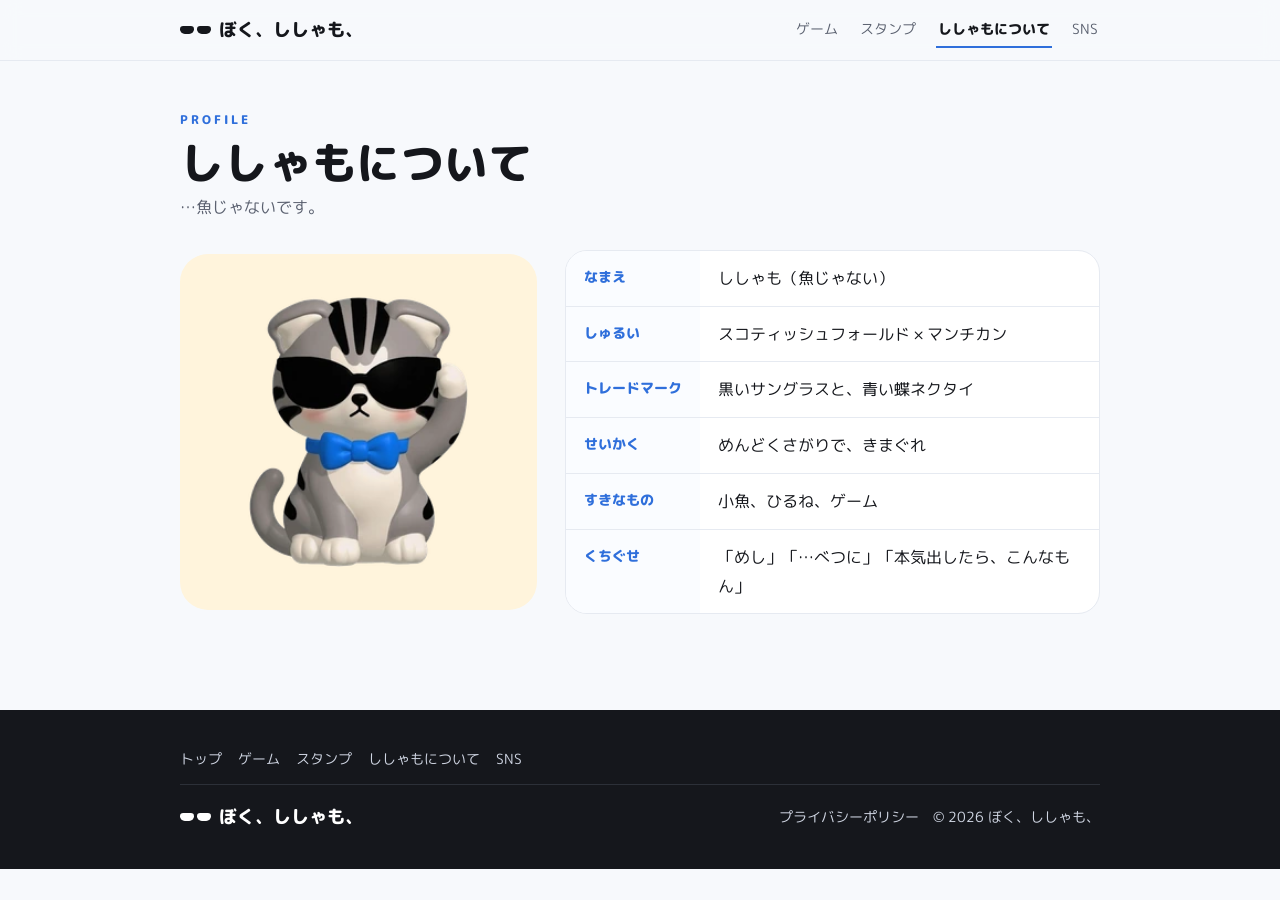
==== about.html @ df317dc7 "Create about.html" ====
<!DOCTYPE html>
<html lang="ja">
<head>
<meta charset="UTF-8">
<meta name="viewport" content="width=device-width, initial-scale=1">
<title>ししゃもについて｜ぼく、ししゃも、 公式サイト</title>
<meta name="description" content="本気を出さない猫、ししゃものプロフィール。">
<meta property="og:title" content="ししゃもについて｜ぼく、ししゃも、 公式サイト">
<meta property="og:description" content="…魚じゃないです。本気出さない猫やってます。">
<meta property="og:image" content="https://shishamo-official.github.io/ogp.jpg">
<meta property="og:url" content="https://shishamo-official.github.io/about.html">
<link rel="apple-touch-icon" href="apple-touch-icon.png">
<link rel="icon" href="apple-touch-icon.png">
<link rel="preconnect" href="https://fonts.googleapis.com">
<link rel="preconnect" href="https://fonts.gstatic.com" crossorigin>
<link href="https://fonts.googleapis.com/css2?family=M+PLUS+Rounded+1c:wght@500;800&display=swap" rel="stylesheet">
<link rel="stylesheet" href="style.css">
</head>
<body>
<header class="nav"><div class="wrap">
  <a class="logo" href="./"><span class="glasses"><i></i><i></i></span>ぼく、ししゃも、</a>
  <ul><li><a href="games.html">ゲーム</a></li><li><a href="stamps.html">スタンプ</a></li><li><a href="about.html" class="on">ししゃもについて</a></li><li><a href="sns.html">SNS</a></li></ul>
</div></header>

<div class="phead"><div class="wrap">
  <div class="label">PROFILE</div>
  <h1>ししゃもについて</h1>
  <p>…魚じゃないです。</p>
</div></div>

<section id="about"><div class="wrap">
  <div class="profile">
    <div class="ph"><img src="cat_shy.webp" alt="てれるししゃも"></div>
    <dl>
      <dt>なまえ</dt><dd>ししゃも（魚じゃない）</dd>
      <dt>しゅるい</dt><dd>スコティッシュフォールド × マンチカン</dd>
      <dt>トレードマーク</dt><dd>黒いサングラスと、青い蝶ネクタイ</dd>
      <dt>せいかく</dt><dd>めんどくさがりで、きまぐれ</dd>
      <dt>すきなもの</dt><dd>小魚、ひるね、ゲーム</dd>
      <dt>くちぐせ</dt><dd>「めし」「…べつに」「本気出したら、こんなもん」</dd>
    </dl>
  </div>
</div></section>

<footer><div class="wrap">
  <nav class="fnav"><a href="./">トップ</a><a href="games.html">ゲーム</a><a href="stamps.html">スタンプ</a><a href="about.html">ししゃもについて</a><a href="sns.html">SNS</a></nav>
  <span class="logo"><span class="glasses"><i></i><i></i></span>ぼく、ししゃも、</span>
  <span><a href="https://claude.ai/artifact/ELdtpwJUZTx5S5JK9MBKFC" target="_blank" rel="noopener">プライバシーポリシー</a>　© 2026 ぼく、ししゃも、</span>
</div></footer>
</body>
</html>
---- style.css ----
:root{--ink:#15171c;--sub:#5b6170;--blue:#2f6fdb;--sky:#e7f0ff;--bg:#f7f9fc;--card:#fff;--line:#e6eaf1;--cream:#fff4dc}
*{box-sizing:border-box;margin:0}
body{background:var(--bg);color:var(--ink);font:16px/1.8 "M PLUS Rounded 1c","Hiragino Maru Gothic ProN",system-ui,sans-serif;-webkit-font-smoothing:antialiased}
a{color:inherit;text-decoration:none}
.wrap{max-width:960px;margin:0 auto;padding:0 20px}
header.nav{position:sticky;top:0;z-index:10;background:rgba(247,249,252,.85);backdrop-filter:blur(10px);-webkit-backdrop-filter:blur(10px);border-bottom:1px solid var(--line)}
.nav .wrap{display:flex;align-items:center;justify-content:space-between;height:60px}
.logo{display:flex;align-items:center;gap:8px;font-weight:800;font-size:18px}
.glasses{display:inline-flex;gap:3px}.glasses i{display:block;width:14px;height:8px;background:var(--ink);border-radius:4px 4px 6px 6px}
.nav ul{display:flex;gap:18px;list-style:none;padding:0;font-size:14px;color:var(--sub)}
.nav ul a{display:block;padding:4px 2px;border-bottom:2px solid transparent}
.nav ul a:hover{color:var(--blue)}
.nav ul a.on{color:var(--ink);font-weight:800;border-bottom-color:var(--blue)}
.hero{padding:56px 0 40px}
.hero .wrap{display:grid;grid-template-columns:1.1fr .9fr;gap:24px;align-items:center}
.pill{display:inline-block;background:var(--ink);color:#fff;font-size:12px;letter-spacing:.2em;padding:6px 14px;border-radius:999px}
h1{font-size:clamp(34px,5.4vw,56px);line-height:1.1;font-weight:800;margin:18px 0 12px}
h1 .bl{color:var(--blue)}
.nw{white-space:nowrap}
.lead{color:var(--sub);font-size:17px}
.cta{display:flex;flex-wrap:wrap;gap:12px;margin-top:26px}
.btn{display:inline-flex;align-items:center;gap:10px;border-radius:999px;padding:13px 22px;font-weight:800;font-size:15px;transition:transform .15s}
.btn:hover{transform:translateY(-2px)}
.btn.dark{background:var(--ink);color:#fff}
.btn.line{border:2px solid var(--ink)}
.stage{position:relative;aspect-ratio:1;display:grid;place-items:center}
.blob{position:absolute;inset:6%;background:var(--sky);border-radius:46% 54% 50% 50%/52% 46% 54% 48%}
.dot{position:absolute;border-radius:50%}
.d1{width:22%;height:22%;background:#cfe0ff;right:2%;top:4%}.d2{width:12%;height:12%;background:var(--blue);left:6%;bottom:10%}.d3{width:8%;height:8%;background:var(--ink);right:12%;bottom:6%}
.cat{position:relative;width:52%;cursor:pointer;filter:drop-shadow(0 18px 18px rgba(21,23,28,.12));animation:float 4s ease-in-out infinite;user-select:none;-webkit-user-drag:none}
@keyframes float{50%{transform:translateY(-8px)}}
.bubble{position:absolute;top:2%;left:0;background:#fff;border:2px solid var(--ink);border-radius:18px;padding:8px 14px;font-weight:800;font-size:15px;white-space:nowrap}
.bubble:after{content:"";position:absolute;right:18px;bottom:-10px;width:14px;height:14px;background:#fff;border-right:2px solid var(--ink);border-bottom:2px solid var(--ink);transform:rotate(45deg)}
section{padding:56px 0}
.label{font-size:12px;letter-spacing:.25em;color:var(--blue);font-weight:800}
h2{font-size:clamp(26px,4vw,34px);font-weight:800;margin:6px 0 24px}
/* 各ページの見出し */
.phead{padding:48px 0 0}
.phead h1{font-size:clamp(30px,4.6vw,44px);margin:8px 0 6px}
.phead p{color:var(--sub)}
.phead+section{padding-top:28px}
/* トップのカテゴリの入口 */
.cats{display:grid;grid-template-columns:repeat(2,1fr);gap:16px}
.catc{background:var(--card);border:1px solid var(--line);border-radius:28px;padding:24px;display:grid;grid-template-columns:1fr 120px;gap:16px;align-items:center;transition:transform .15s,border-color .15s}
.catc:hover{transform:translateY(-3px);border-color:var(--blue)}
.catc h3{font-size:22px;font-weight:800;line-height:1.35;margin:4px 0 4px}
.catc p{color:var(--sub);font-size:14px;line-height:1.7}
.catc .go{display:inline-block;margin-top:12px;font-weight:800;font-size:14px;color:var(--blue)}
.catc .pic{aspect-ratio:1;border-radius:22px;display:grid;place-items:center;background:var(--sky);overflow:hidden}
.catc .pic img{width:78%;height:78%;object-fit:contain}
.catc .pic.app img{width:100%;height:100%;object-fit:cover}
.catc .pic.cr{background:var(--cream)}
.game{background:var(--card);border:1px solid var(--line);border-radius:28px;padding:28px;display:grid;grid-template-columns:1fr 1fr;gap:28px;align-items:center}
.ghead{display:flex;gap:16px;align-items:center}
.ghead img{width:84px;height:84px;border-radius:20px;box-shadow:0 6px 16px rgba(21,23,28,.12)}
.tag{display:inline-block;background:var(--sky);color:var(--blue);font-size:12px;font-weight:800;padding:3px 10px;border-radius:999px}
.game h3{font-size:22px;font-weight:800;line-height:1.35;margin-top:4px}
.game p{color:var(--sub);margin:14px 0 4px}
.feats{list-style:none;padding:0;margin:14px 0 20px;display:grid;gap:6px}
.feats li{padding-left:22px;position:relative}.feats li:before{content:"";position:absolute;left:0;top:.62em;width:12px;height:7px;background:var(--ink);border-radius:3px 3px 5px 5px}
.shots{display:flex;gap:14px;justify-content:center}
.shots img{width:46%;border-radius:22px;border:6px solid var(--ink);background:var(--ink)}
.shots img:last-child{transform:translateY(24px)}
.game+.game{margin-top:20px}
.game.rev>.shots{order:-1}
.tag.soon{background:#fff4dc;color:#b7791f;margin-left:4px}
.btn.wait{background:#e6eaf1;color:var(--sub);cursor:default}.btn.wait:hover{transform:none}
.stamps{display:grid;grid-template-columns:repeat(3,1fr);gap:16px}
.sset{background:var(--card);border:1px solid var(--line);border-radius:28px;padding:22px;display:flex;flex-direction:column}
.sset h3{font-size:17px;font-weight:800;line-height:1.4;margin:6px 0 2px}
.sset .meta{color:var(--sub);font-size:13px}
.sgrid{display:grid;grid-template-columns:repeat(2,1fr);gap:6px;margin:14px 0 16px;background:#fafcff;border-radius:18px;padding:10px}
.sgrid img{width:100%;aspect-ratio:1;object-fit:contain}
.sset .btn{margin-top:auto;justify-content:center}
.sset .tag{align-self:flex-start;margin-left:0}
.btn.lgreen{background:#06c755;color:#fff}
.allst{text-align:center;margin-top:22px}
.next{margin-top:20px;border:2px dashed #c9d2e2;border-radius:28px;padding:22px 28px;display:flex;align-items:center;gap:18px;color:var(--sub)}
.next img{width:90px}
.next b{color:var(--ink);font-size:18px}
.profile{display:grid;grid-template-columns:.8fr 1.2fr;gap:28px;align-items:center}
.profile .ph{background:var(--cream);border-radius:28px;aspect-ratio:1;display:grid;place-items:center}
.profile .ph img{width:62%}
dl{display:grid;grid-template-columns:auto 1fr;gap:0;background:var(--card);border:1px solid var(--line);border-radius:22px;overflow:hidden}
dt,dd{padding:13px 18px;border-bottom:1px solid var(--line)}
dt{font-weight:800;font-size:14px;color:var(--blue);background:#fafcff}
dl>*:nth-last-child(-n+2){border-bottom:0}
.sns{display:grid;grid-template-columns:repeat(4,1fr);gap:12px}
.sns a{background:var(--card);border:1px solid var(--line);border-radius:20px;padding:18px 12px;text-align:center;font-weight:800;transition:transform .15s,border-color .15s}
.sns a:hover{transform:translateY(-2px);border-color:var(--blue)}
.sns small{display:block;color:var(--sub);font-weight:500;font-size:12px}
footer{background:var(--ink);color:#cfd5e2;margin-top:40px;padding:36px 0;font-size:14px}
footer .wrap{display:flex;flex-wrap:wrap;justify-content:space-between;gap:12px;align-items:center}
footer a:hover{color:#fff}
footer .logo{color:#fff}footer .glasses i{background:#fff}
footer .fnav{display:flex;flex-wrap:wrap;gap:6px 16px;width:100%;padding-bottom:12px;margin-bottom:4px;border-bottom:1px solid #2c3038}
@media(max-width:760px){
 .nav .wrap{flex-wrap:wrap;height:auto;padding-top:10px}
 .nav ul{width:100%;gap:0;justify-content:space-between;font-size:13px;padding:4px 0 6px}
 .nav ul a{padding:4px 4px 6px}
 .hero{padding-top:28px}
 .hero .wrap,.game,.profile,.stamps,.cats{grid-template-columns:1fr}
 .catc{grid-template-columns:1fr 96px;padding:20px}
 .catc h3{font-size:19px}
 .game.rev>.shots{order:0}
 .sgrid{grid-template-columns:repeat(4,1fr)}
 .stage{order:-1;max-width:360px;margin:0 auto;width:100%}
 .hero .txt{text-align:center}
 .lead{font-size:14.5px}
 .bubble{top:-3%;left:0}.cta{justify-content:center}
 .phead{padding-top:32px}
 .game{padding:22px}.shots img:last-child{transform:none}
 .sns{grid-template-columns:repeat(2,1fr)}
 .profile .ph{max-width:300px;margin:0 auto;width:100%}
 dl{grid-template-columns:1fr}
 dt{border-bottom:0;padding-bottom:0;background:none;font-size:12px}
 dd{padding-top:2px}
}
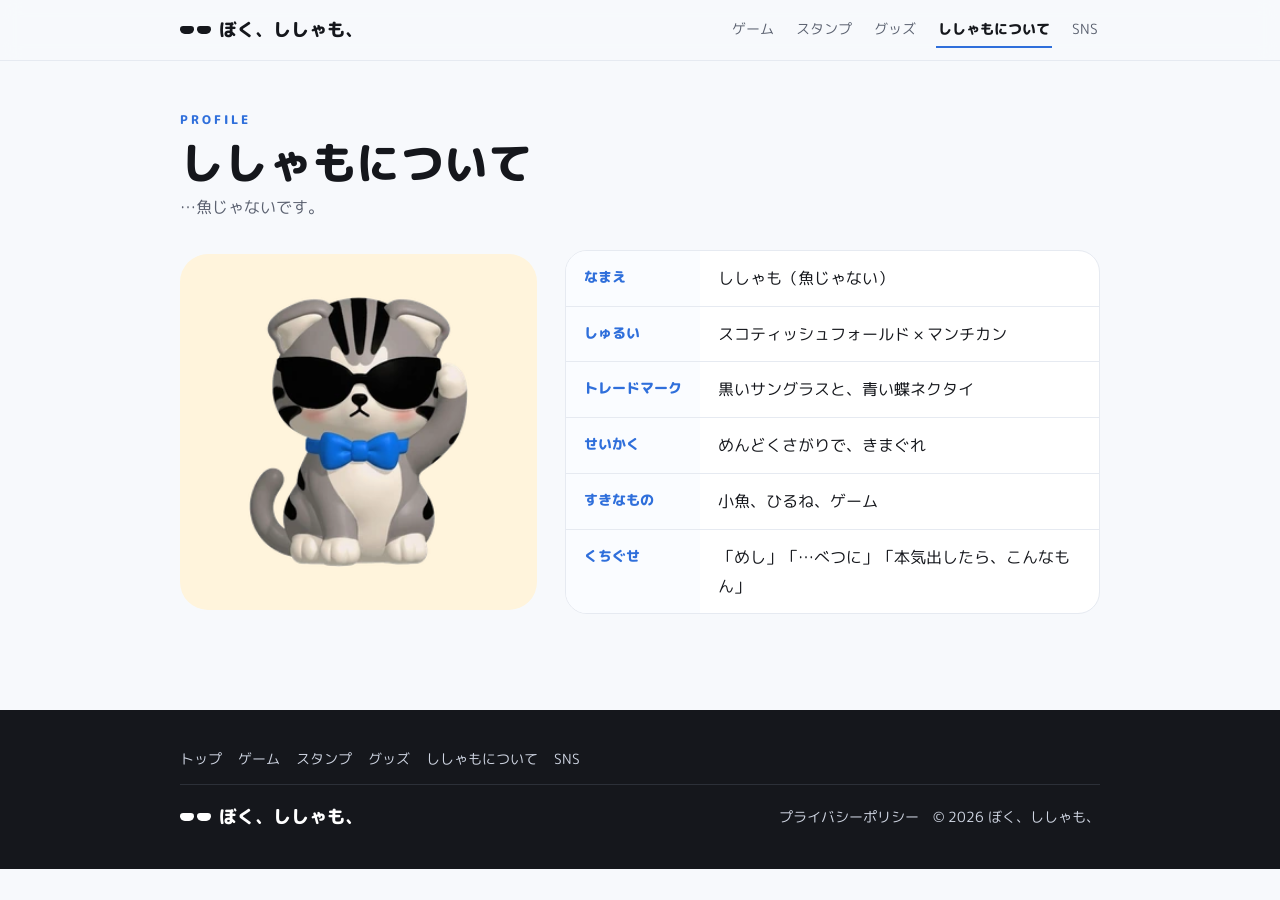
==== commit 539c8035: "Update about.html" ====
--- a/about.html
+++ b/about.html
@@ -19,7 +19,7 @@
 <body>
 <header class="nav"><div class="wrap">
   <a class="logo" href="./"><span class="glasses"><i></i><i></i></span>ぼく、ししゃも、</a>
-  <ul><li><a href="games.html">ゲーム</a></li><li><a href="stamps.html">スタンプ</a></li><li><a href="about.html" class="on">ししゃもについて</a></li><li><a href="sns.html">SNS</a></li></ul>
+  <ul><li><a href="games.html">ゲーム</a></li><li><a href="stamps.html">スタンプ</a></li><li><a href="goods.html">グッズ</a></li><li><a href="about.html" class="on">ししゃもについて</a></li><li><a href="sns.html">SNS</a></li></ul>
 </div></header>
 
 <div class="phead"><div class="wrap">
@@ -43,7 +43,7 @@
 </div></section>
 
 <footer><div class="wrap">
-  <nav class="fnav"><a href="./">トップ</a><a href="games.html">ゲーム</a><a href="stamps.html">スタンプ</a><a href="about.html">ししゃもについて</a><a href="sns.html">SNS</a></nav>
+  <nav class="fnav"><a href="./">トップ</a><a href="games.html">ゲーム</a><a href="stamps.html">スタンプ</a><a href="goods.html">グッズ</a><a href="about.html">ししゃもについて</a><a href="sns.html">SNS</a></nav>
   <span class="logo"><span class="glasses"><i></i><i></i></span>ぼく、ししゃも、</span>
   <span><a href="https://claude.ai/artifact/ELdtpwJUZTx5S5JK9MBKFC" target="_blank" rel="noopener">プライバシーポリシー</a>　© 2026 ぼく、ししゃも、</span>
 </div></footer>
--- a/style.css
+++ b/style.css
@@ -116,3 +116,15 @@
  dt{border-bottom:0;padding-bottom:0;background:none;font-size:12px}
  dd{padding-top:2px}
 }
+@media(max-width:760px){.phead h1{font-size:27px}}
+@media(max-width:760px){.game.rev>.shots{order:1}}
+.goods{background:var(--card);border:1px solid var(--line);border-radius:28px;padding:28px;display:grid;grid-template-columns:.9fr 1.1fr;gap:28px;align-items:center}
+.goods .gph img{width:100%;border-radius:22px;display:block}
+.goods h3{font-size:22px;font-weight:800;line-height:1.35;margin:8px 0 4px}
+.goods p{color:var(--sub)}
+.goods .next{margin-top:18px;padding:16px 20px}.goods .next img{width:70px}
+.cats .catc:last-child{grid-column:1/-1}
+@media(max-width:760px){.goods{grid-template-columns:1fr;padding:22px}.nav ul{font-size:12.5px}.cats .catc:last-child{grid-column:auto}}
+.goods .gph{position:relative;padding:0 0 34px 0}
+.goods .gph img.sub{position:absolute;width:40%;right:-10px;bottom:0;border:5px solid #fff;box-shadow:0 10px 24px rgba(21,23,28,.18);transform:rotate(4deg)}
+@media(max-width:760px){.goods .gph{padding-bottom:40px}.goods .gph img.sub{right:-4px;width:42%}}
